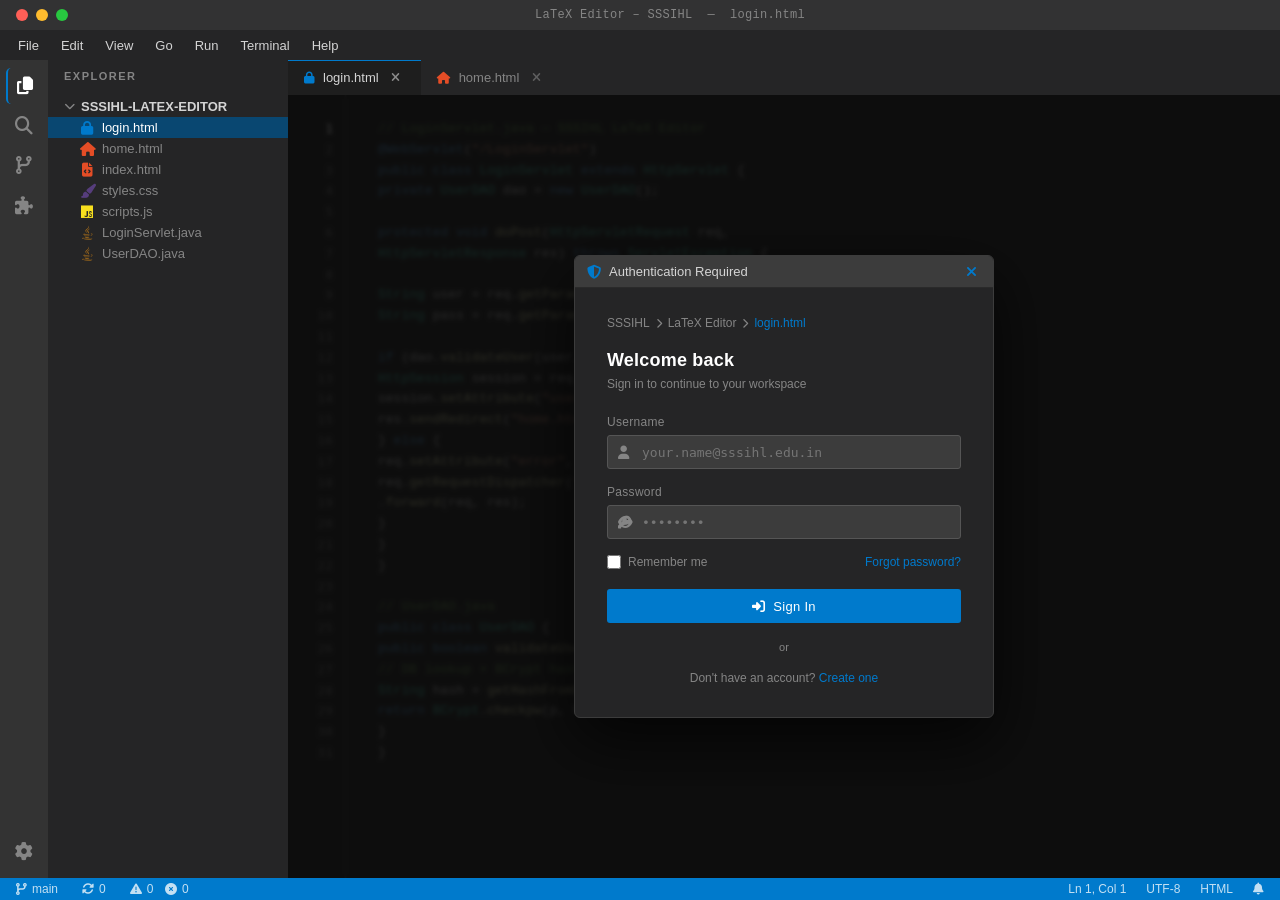
==== login.html @ 7698c64c "Resume builder in shape" ====
<!DOCTYPE html>
<html lang="en" data-theme="dark">
<head>
  <meta charset="UTF-8" />
  <meta name="viewport" content="width=device-width, initial-scale=1.0"/>
  <title>LaTeX Editor – Login</title>
  <link rel="stylesheet" href="https://cdnjs.cloudflare.com/ajax/libs/font-awesome/6.5.0/css/all.min.css"/>
  <style>
    :root {
      --bg: #1e1e1e;
      --sidebar: #252526;
      --panel: #2d2d2d;
      --input-bg: #3c3c3c;4
      --border: #3c3c3c;
      --border-focus: #007acc;
      --text: #d4d4d4;
      --text-dim: #858585;
      --text-bright: #ffffff;
      --accent: #007acc;
      --accent-hover: #1a8fde;
      --accent-glow: rgba(0, 122, 204, 0.25);
      --title-bar: #323233;
      --status-bar: #007acc;
      --error: #f44747;
      --success: #4ec9b0;
      --keyword: #569cd6;
      --string: #ce9178;
      --comment: #6a9955;
      --number: #b5cea8;
      --type: #4ec9b0;
    }

    * { margin: 0; padding: 0; box-sizing: border-box; }

    body {
      font-family: 'Consolas', 'Courier New', monospace;
      background: var(--bg);
      color: var(--text);
      height: 100vh;
      display: flex;
      flex-direction: column;
      overflow: hidden;
    }

    /* ── Title Bar ── */
    .title-bar {
      height: 30px;
      background: var(--title-bar);
      display: flex;
      align-items: center;
      padding: 0 16px;
      gap: 8px;
      flex-shrink: 0;
      -webkit-app-region: drag;
    }

    .win-btn {
      width: 12px; height: 12px;
      border-radius: 50%;
      cursor: pointer;
      flex-shrink: 0;
    }
    .win-close   { background: #ff5f57; }
    .win-min     { background: #febc2e; }
    .win-max     { background: #28c840; }

    .title-text {
      flex: 1;
      text-align: center;
      font-size: 12px;
      color: var(--text-dim);
      letter-spacing: 0.3px;
    }

    /* ── Menu Bar ── */
    .menu-bar {
      height: 30px;
      background: var(--sidebar);
      display: flex;
      align-items: center;
      padding: 0 8px;
      gap: 2px;
      flex-shrink: 0;
      border-bottom: 1px solid var(--border);
    }

    .menu-item {
      padding: 4px 10px;
      font-size: 13px;
      color: var(--text);
      cursor: pointer;
      border-radius: 3px;
      transition: background 0.1s;
      font-family: 'Segoe UI', sans-serif;
    }
    .menu-item:hover { background: rgba(255,255,255,0.07); }

    /* ── Main Layout ── */
    .workspace {
      flex: 1;
      display: flex;
      overflow: hidden;
    }

    /* ── Activity Bar ── */
    .activity-bar {
      width: 48px;
      background: #333333;
      display: flex;
      flex-direction: column;
      align-items: center;
      padding: 8px 0;
      gap: 4px;
      border-right: 1px solid var(--border);
      flex-shrink: 0;
    }

    .act-icon {
      width: 36px; height: 36px;
      display: flex; align-items: center; justify-content: center;
      border-radius: 5px;
      cursor: pointer;
      color: var(--text-dim);
      font-size: 18px;
      transition: color 0.15s;
      position: relative;
    }
    .act-icon:hover { color: var(--text); }
    .act-icon.active {
      color: var(--text-bright);
      border-left: 2px solid var(--accent);
    }

    /* ── Sidebar / Explorer ── */
    .sidebar {
      width: 240px;
      background: var(--sidebar);
      border-right: 1px solid var(--border);
      display: flex;
      flex-direction: column;
      flex-shrink: 0;
      overflow: hidden;
    }

    .sidebar-header {
      padding: 10px 16px 6px;
      font-size: 11px;
      font-weight: 700;
      letter-spacing: 1.5px;
      color: var(--text-dim);
      text-transform: uppercase;
      font-family: 'Segoe UI', sans-serif;
      border-bottom: 1px solid var(--border);
    }

    .file-tree {
      padding: 8px 0;
      flex: 1;
      overflow-y: auto;
    }

    .tree-section {
      margin-bottom: 4px;
    }

    .tree-section-header {
      padding: 3px 8px 3px 16px;
      font-size: 13px;
      color: var(--text);
      cursor: pointer;
      display: flex;
      align-items: center;
      gap: 6px;
      font-family: 'Segoe UI', sans-serif;
      font-weight: 600;
      transition: background 0.1s;
    }
    .tree-section-header:hover { background: rgba(255,255,255,0.05); }
    .tree-section-header i { font-size: 11px; color: var(--text-dim); }

    .tree-item {
      padding: 3px 8px 3px 32px;
      font-size: 13px;
      color: var(--text-dim);
      cursor: pointer;
      display: flex;
      align-items: center;
      gap: 8px;
      transition: background 0.1s, color 0.1s;
      font-family: 'Segoe UI', sans-serif;
    }
    .tree-item:hover { background: rgba(255,255,255,0.05); color: var(--text); }
    .tree-item.active { background: #094771; color: var(--text-bright); }
    .tree-item i { font-size: 14px; width: 14px; text-align: center; }
    .tree-item .html-icon { color: #e44d26; }
    .tree-item .js-icon   { color: #f7df1e; }
    .tree-item .css-icon  { color: #563d7c; }
    .tree-item .java-icon { color: #b07219; }
    .tree-item .lock-icon { color: var(--accent); }

    /* ── Editor Area ── */
    .editor-area {
      flex: 1;
      display: flex;
      flex-direction: column;
      overflow: hidden;
    }

    /* Tab bar */
    .tab-bar {
      height: 35px;
      background: var(--sidebar);
      display: flex;
      border-bottom: 1px solid var(--border);
      flex-shrink: 0;
      overflow-x: auto;
    }

    .tab {
      display: flex;
      align-items: center;
      gap: 8px;
      padding: 0 16px;
      font-size: 13px;
      color: var(--text-dim);
      cursor: pointer;
      border-right: 1px solid var(--border);
      white-space: nowrap;
      background: var(--sidebar);
      min-width: 120px;
      font-family: 'Segoe UI', sans-serif;
      transition: background 0.1s;
    }
    .tab:hover { background: rgba(255,255,255,0.05); }
    .tab.active {
      background: var(--bg);
      color: var(--text);
      border-top: 1px solid var(--accent);
      border-bottom: 1px solid transparent;
    }
    .tab .close {
      margin-left: auto;
      width: 18px; height: 18px;
      display: flex; align-items: center; justify-content: center;
      border-radius: 3px;
      font-size: 12px;
      opacity: 0.6;
    }
    .tab .close:hover { background: rgba(255,255,255,0.1); opacity: 1; }

    /* Editor content */
    .editor-content {
      flex: 1;
      display: flex;
      overflow: hidden;
      position: relative;
    }

    /* Line numbers */
    .gutter {
      width: 58px;
      background: var(--bg);
      color: #3f3f3f;
      font-size: 13px;
      line-height: 1.6;
      padding: 24px 12px 0 0;
      text-align: right;
      flex-shrink: 0;
      user-select: none;
      border-right: 1px solid #2a2a2a;
      font-family: Consolas, monospace;
    }

    .gutter span {
      display: block;
      color: #3f3f3f;
      transition: color 0.1s;
    }
    .gutter span.active-line { color: #858585; }

    /* Code display (decorative) */
    .code-bg {
      flex: 1;
      padding: 24px 32px;
      font-size: 13px;
      line-height: 1.6;
      overflow: hidden;
      position: relative;
    }

    .code-line { display: block; white-space: nowrap; opacity: 0.35; }
    .kw  { color: var(--keyword); }
    .str { color: var(--string); }
    .cm  { color: var(--comment); }
    .nm  { color: var(--number); }
    .ty  { color: var(--type); }
    .pl  { color: #dcdcaa; }
    .pn  { color: var(--text); }

    /* ── Login Widget ── */
    .login-overlay {
      position: absolute;
      inset: 0;
      display: flex;
      align-items: center;
      justify-content: center;
      background: rgba(0, 0, 0, 0.55);
      backdrop-filter: blur(2px);
      z-index: 20;
    }

    .login-panel {
      width: 420px;
      background: #252526;
      border: 1px solid #3c3c3c;
      border-radius: 6px;
      box-shadow: 0 24px 64px rgba(0,0,0,0.7);
      overflow: hidden;
      animation: slideIn 0.3s cubic-bezier(0.16, 1, 0.3, 1);
    }

    @keyframes slideIn {
      from { opacity: 0; transform: translateY(-20px) scale(0.97); }
      to   { opacity: 1; transform: translateY(0)    scale(1); }
    }

    .panel-titlebar {
      height: 32px;
      background: #3c3c3c;
      display: flex;
      align-items: center;
      padding: 0 12px;
      gap: 8px;
      border-bottom: 1px solid #2a2a2a;
    }

    .panel-titlebar i { color: var(--accent); font-size: 14px; }
    .panel-titlebar span {
      font-size: 13px;
      color: var(--text);
      font-family: 'Segoe UI', sans-serif;
    }
    .panel-titlebar .close-panel {
      margin-left: auto;
      color: var(--text-dim);
      cursor: pointer;
      font-size: 13px;
      width: 20px; height: 20px;
      display: flex; align-items: center; justify-content: center;
      border-radius: 3px;
    }
    .panel-titlebar .close-panel:hover { background: rgba(255,255,255,0.1); color: var(--text); }

    .panel-body {
      padding: 28px 32px 32px;
    }

    /* Breadcrumb */
    .breadcrumb {
      font-size: 12px;
      color: var(--text-dim);
      margin-bottom: 20px;
      font-family: 'Segoe UI', sans-serif;
      display: flex;
      align-items: center;
      gap: 6px;
    }
    .breadcrumb i { font-size: 10px; }
    .breadcrumb .crumb { color: var(--text-dim); }
    .breadcrumb .crumb.active { color: var(--accent); }

    .login-title {
      font-size: 18px;
      font-weight: 600;
      color: var(--text-bright);
      margin-bottom: 6px;
      font-family: 'Segoe UI', sans-serif;
      letter-spacing: 0.2px;
    }

    .login-subtitle {
      font-size: 12px;
      color: var(--text-dim);
      margin-bottom: 24px;
      font-family: 'Segoe UI', sans-serif;
    }

    /* Form */
    .field {
      margin-bottom: 16px;
    }

    .field label {
      display: block;
      font-size: 12px;
      color: var(--text-dim);
      margin-bottom: 6px;
      font-family: 'Segoe UI', sans-serif;
      letter-spacing: 0.3px;
    }

    .input-wrap {
      position: relative;
    }

    .input-wrap i {
      position: absolute;
      left: 11px;
      top: 50%;
      transform: translateY(-50%);
      color: var(--text-dim);
      font-size: 13px;
      pointer-events: none;
      transition: color 0.2s;
    }

    .field input {
      width: 100%;
      height: 34px;
      background: var(--input-bg);
      border: 1px solid #555;
      border-radius: 3px;
      color: var(--text);
      font-size: 13px;
      padding: 0 10px 0 34px;
      outline: none;
      font-family: Consolas, monospace;
      transition: border-color 0.15s, box-shadow 0.15s;
    }

    .field input:focus {
      border-color: var(--border-focus);
      box-shadow: 0 0 0 1px var(--border-focus);
    }

    .field input:focus + i,
    .input-wrap:focus-within i {
      color: var(--accent);
    }

    .input-wrap i { /* icon before input needs z-index fix */
      z-index: 1;
    }

    /* Password toggle */
    .toggle-pass {
      position: absolute;
      right: 10px;
      top: 50%;
      transform: translateY(-50%);
      color: var(--text-dim);
      cursor: pointer;
      font-size: 13px;
      transition: color 0.15s;
      z-index: 2;
    }
    .toggle-pass:hover { color: var(--text); }

    /* Options row */
    .options-row {
      display: flex;
      align-items: center;
      justify-content: space-between;
      margin-bottom: 20px;
    }

    .remember-wrap {
      display: flex;
      align-items: center;
      gap: 7px;
      cursor: pointer;
    }

    .remember-wrap input[type="checkbox"] {
      width: 14px; height: 14px;
      accent-color: var(--accent);
      cursor: pointer;
    }

    .remember-wrap span {
      font-size: 12px;
      color: var(--text-dim);
      font-family: 'Segoe UI', sans-serif;
    }

    .forgot-link {
      font-size: 12px;
      color: var(--accent);
      cursor: pointer;
      text-decoration: none;
      font-family: 'Segoe UI', sans-serif;
      transition: color 0.15s;
    }
    .forgot-link:hover { color: var(--accent-hover); text-decoration: underline; }

    /* Submit button */
    .btn-login {
      width: 100%;
      height: 34px;
      background: var(--accent);
      border: none;
      border-radius: 3px;
      color: #fff;
      font-size: 13px;
      font-family: 'Segoe UI', sans-serif;
      font-weight: 500;
      cursor: pointer;
      display: flex;
      align-items: center;
      justify-content: center;
      gap: 8px;
      transition: background 0.15s, box-shadow 0.15s;
      letter-spacing: 0.3px;
    }

    .btn-login:hover {
      background: var(--accent-hover);
      box-shadow: 0 0 12px var(--accent-glow);
    }

    .btn-login:active { transform: scale(0.99); }

    .btn-login .spinner {
      width: 14px; height: 14px;
      border: 2px solid rgba(255,255,255,0.3);
      border-top-color: #fff;
      border-radius: 50%;
      animation: spin 0.7s linear infinite;
      display: none;
    }

    @keyframes spin { to { transform: rotate(360deg); } }

    .btn-login.loading .btn-text { display: none; }
    .btn-login.loading .spinner  { display: block; }

    /* Divider */
    .divider {
      display: flex;
      align-items: center;
      gap: 10px;
      margin: 18px 0;
      color: var(--text-dim);
      font-size: 11px;
      font-family: 'Segoe UI', sans-serif;
    }
    .divider::before, .divider::after {
      content: '';
      flex: 1;
      height: 1px;
      background: var(--border);
    }

    /* Register link */
    .register-row {
      text-align: center;
      font-size: 12px;
      color: var(--text-dim);
      font-family: 'Segoe UI', sans-serif;
    }
    .register-row a {
      color: var(--accent);
      text-decoration: none;
      cursor: pointer;
    }
    .register-row a:hover { text-decoration: underline; }

    /* Error message */
    .error-msg {
      display: none;
      background: rgba(244, 71, 71, 0.12);
      border: 1px solid var(--error);
      border-radius: 3px;
      padding: 8px 12px;
      font-size: 12px;
      color: var(--error);
      margin-bottom: 16px;
      font-family: 'Segoe UI', sans-serif;
      display: flex;
      align-items: center;
      gap: 8px;
    }
    .error-msg.hidden { display: none !important; }

    /* Status bar */
    .status-bar {
      height: 22px;
      background: var(--status-bar);
      display: flex;
      align-items: center;
      padding: 0 12px;
      gap: 16px;
      font-size: 12px;
      font-family: 'Segoe UI', sans-serif;
      color: rgba(255,255,255,0.9);
      flex-shrink: 0;
    }

    .status-bar .status-item {
      display: flex;
      align-items: center;
      gap: 5px;
      opacity: 0.85;
      cursor: pointer;
      padding: 0 4px;
      border-radius: 2px;
      transition: opacity 0.1s, background 0.1s;
    }
    .status-bar .status-item:hover { opacity: 1; background: rgba(255,255,255,0.1); }
    .status-bar .status-right {
      margin-left: auto;
      display: flex;
      gap: 12px;
    }

    /* Decorative code animation */
    .code-line { animation: fadeLine 0.5s ease both; }
    @keyframes fadeLine {
      from { opacity: 0; transform: translateX(-4px); }
      to   { opacity: 0.35; }
    }

    /* Responsive */
    @media (max-width: 768px) {
      .sidebar { display: none; }
      .activity-bar { display: none; }
      .gutter { display: none; }
      .login-panel { width: 92vw; }
      .panel-body { padding: 20px 20px 24px; }
    }
  </style>
</head>
<body>

  <!-- Title Bar -->
  <div class="title-bar">
    <div class="win-btn win-close"></div>
    <div class="win-btn win-min"></div>
    <div class="win-btn win-max"></div>
    <span class="title-text">LaTeX Editor – SSSIHL &nbsp;—&nbsp; login.html</span>
  </div>

  <!-- Menu Bar -->
  <div class="menu-bar">
    <span class="menu-item">File</span>
    <span class="menu-item">Edit</span>
    <span class="menu-item">View</span>
    <span class="menu-item">Go</span>
    <span class="menu-item">Run</span>
    <span class="menu-item">Terminal</span>
    <span class="menu-item">Help</span>
  </div>

  <!-- Workspace -->
  <div class="workspace">

    <!-- Activity Bar -->
    <div class="activity-bar">
      <div class="act-icon active" title="Explorer"><i class="fas fa-copy"></i></div>
      <div class="act-icon" title="Search"><i class="fas fa-search"></i></div>
      <div class="act-icon" title="Source Control"><i class="fas fa-code-branch"></i></div>
      <div class="act-icon" title="Extensions"><i class="fas fa-puzzle-piece"></i></div>
      <div class="act-icon" style="margin-top:auto;" title="Settings"><i class="fas fa-cog"></i></div>
    </div>

    <!-- Sidebar -->
    <div class="sidebar">
      <div class="sidebar-header">Explorer</div>
      <div class="file-tree">
        <div class="tree-section">
          <div class="tree-section-header">
            <i class="fas fa-chevron-down"></i> SSSIHL-LATEX-EDITOR
          </div>
          <div class="tree-item active">
            <i class="fas fa-lock lock-icon"></i> login.html
          </div>
          <div class="tree-item">
            <i class="fas fa-home html-icon"></i> home.html
          </div>
          <div class="tree-item">
            <i class="fas fa-file-code html-icon"></i> index.html
          </div>
          <div class="tree-item">
            <i class="fas fa-paint-brush css-icon"></i> styles.css
          </div>
          <div class="tree-item">
            <i class="fab fa-js js-icon"></i> scripts.js
          </div>
          <div class="tree-item">
            <i class="fab fa-java java-icon"></i> LoginServlet.java
          </div>
          <div class="tree-item">
            <i class="fab fa-java java-icon"></i> UserDAO.java
          </div>
        </div>
      </div>
    </div>

    <!-- Editor Area -->
    <div class="editor-area">

      <!-- Tab Bar -->
      <div class="tab-bar">
        <div class="tab active">
          <i class="fas fa-lock" style="color:var(--accent); font-size:12px;"></i>
          login.html
          <span class="close"><i class="fas fa-times"></i></span>
        </div>
        <div class="tab">
          <i class="fas fa-home" style="color:#e44d26; font-size:12px;"></i>
          home.html
          <span class="close"><i class="fas fa-times"></i></span>
        </div>
      </div>

      <!-- Editor Content -->
      <div class="editor-content">

        <!-- Gutter -->
        <div class="gutter" id="gutter"></div>

        <!-- Decorative code background -->
        <div class="code-bg" id="code-bg"></div>

        <!-- Login Overlay -->
        <div class="login-overlay">
          <div class="login-panel">

            <!-- Panel titlebar -->
            <div class="panel-titlebar">
              <i class="fas fa-shield-alt"></i>
              <span>Authentication Required</span>
              <span class="close-panel"><i class="fas fa-times"></i></span>
            </div>

            <!-- Panel body -->
            <div class="panel-body">

              <!-- Breadcrumb -->
              <div class="breadcrumb">
                <span class="crumb">SSSIHL</span>
                <i class="fas fa-chevron-right"></i>
                <span class="crumb">LaTeX Editor</span>
                <i class="fas fa-chevron-right"></i>
                <span class="crumb active">login.html</span>
              </div>

              <div class="login-title">Welcome back</div>
              <div class="login-subtitle">Sign in to continue to your workspace</div>

              <!-- Error message -->
              <div class="error-msg hidden" id="error-msg">
                <i class="fas fa-exclamation-circle"></i>
                <span id="error-text">Invalid credentials. Please try again.</span>
              </div>

              <!-- Form → POST to Java Servlet -->
              <form id="login-form" action="LoginServlet" method="POST">

                <div class="field">
                  <label for="username">Username</label>
                  <div class="input-wrap">
                    <i class="fas fa-user"></i>
                    <input
                      type="text"
                      id="username"
                      name="username"
                      placeholder="your.name@sssihl.edu.in"
                      autocomplete="username"
                      required
                    />
                  </div>
                </div>

                <div class="field">
                  <label for="password">Password</label>
                  <div class="input-wrap">
                    <i class="fas fa-key"></i>
                    <input
                      type="password"
                      id="password"
                      name="password"
                      placeholder="••••••••"
                      autocomplete="current-password"
                      required
                    />
                    <i class="fas fa-eye toggle-pass" id="toggle-pass" title="Toggle password"></i>
                  </div>
                </div>

                <div class="options-row">
                  <label class="remember-wrap">
                    <input type="checkbox" name="remember" id="remember"/>
                    <span>Remember me</span>
                  </label>
                  <a class="forgot-link" href="ForgotPasswordServlet">Forgot password?</a>
                </div>

                <button type="submit" class="btn-login" id="login-btn">
                  <span class="btn-text"><i class="fas fa-sign-in-alt"></i>&nbsp; Sign In</span>
                  <div class="spinner"></div>
                </button>

              </form>

              <div class="divider">or</div>

              <div class="register-row">
                Don't have an account? <a href="RegisterServlet">Create one</a>
              </div>

            </div>
          </div>
        </div>
        <!-- /Login Overlay -->

      </div>
      <!-- /Editor Content -->
    </div>
    <!-- /Editor Area -->
  </div>
  <!-- /Workspace -->

  <!-- Status Bar -->
  <div class="status-bar">
    <span class="status-item"><i class="fas fa-code-branch"></i> main</span>
    <span class="status-item"><i class="fas fa-sync-alt"></i> 0</span>
    <span class="status-item"><i class="fas fa-exclamation-triangle"></i> 0 &nbsp;<i class="fas fa-times-circle"></i> 0</span>
    <div class="status-right">
      <span class="status-item">Ln 1, Col 1</span>
      <span class="status-item">UTF-8</span>
      <span class="status-item">HTML</span>
      <span class="status-item"><i class="fas fa-bell"></i></span>
    </div>
  </div>

  <script>
    // ── Decorative code background ──
    const codeLines = [
      '<span class="cm">// LoginServlet.java — SSSIHL LaTeX Editor</span>',
      '<span class="kw">@WebServlet</span>(<span class="str">"/LoginServlet"</span>)',
      '<span class="kw">public class</span> <span class="ty">LoginServlet</span> <span class="kw">extends</span> <span class="ty">HttpServlet</span> {',
      '  <span class="kw">private</span> <span class="ty">UserDAO</span> <span class="pn">dao</span> = <span class="kw">new</span> <span class="ty">UserDAO</span>();',
      '',
      '  <span class="kw">protected void</span> <span class="pl">doPost</span>(<span class="ty">HttpServletRequest</span> req,',
      '      <span class="ty">HttpServletResponse</span> res) <span class="kw">throws</span> <span class="ty">ServletException</span> {',
      '',
      '    <span class="ty">String</span> <span class="pn">user</span> = req.<span class="pl">getParameter</span>(<span class="str">"username"</span>);',
      '    <span class="ty">String</span> <span class="pn">pass</span> = req.<span class="pl">getParameter</span>(<span class="str">"password"</span>);',
      '',
      '    <span class="kw">if</span> (dao.<span class="pl">validateUser</span>(user, pass)) {',
      '      <span class="ty">HttpSession</span> <span class="pn">session</span> = req.<span class="pl">getSession</span>();',
      '      session.<span class="pl">setAttribute</span>(<span class="str">"username"</span>, user);',
      '      res.<span class="pl">sendRedirect</span>(<span class="str">"home.html"</span>);',
      '    } <span class="kw">else</span> {',
      '      req.<span class="pl">setAttribute</span>(<span class="str">"error"</span>, <span class="str">"Invalid credentials"</span>);',
      '      req.<span class="pl">getRequestDispatcher</span>(<span class="str">"login.html"</span>)',
      '         .<span class="pl">forward</span>(req, res);',
      '    }',
      '  }',
      '}',
      '',
      '<span class="cm">// UserDAO.java</span>',
      '<span class="kw">public class</span> <span class="ty">UserDAO</span> {',
      '  <span class="kw">public boolean</span> <span class="pl">validateUser</span>(<span class="ty">String</span> u, <span class="ty">String</span> p) {',
      '    <span class="cm">// DB lookup + BCrypt hash check</span>',
      '    <span class="ty">String</span> <span class="pn">hash</span> = <span class="pl">getHashFromDB</span>(u);',
      '    <span class="kw">return</span> <span class="ty">BCrypt</span>.<span class="pl">checkpw</span>(p, hash);',
      '  }',
      '}',
    ];

    const codeBg = document.getElementById('code-bg');
    const gutter = document.getElementById('gutter');

    codeLines.forEach((line, i) => {
      const span = document.createElement('span');
      span.className = 'code-line';
      span.innerHTML = line || '&nbsp;';
      span.style.animationDelay = (i * 18) + 'ms';
      codeBg.appendChild(span);

      const ln = document.createElement('span');
      ln.textContent = i + 1;
      if (i === 0) ln.classList.add('active-line');
      gutter.appendChild(ln);
    });

    // ── Password toggle ──
    const passInput = document.getElementById('password');
    const toggleBtn = document.getElementById('toggle-pass');
    toggleBtn.addEventListener('click', () => {
      const isPass = passInput.type === 'password';
      passInput.type = isPass ? 'text' : 'password';
      toggleBtn.classList.toggle('fa-eye', !isPass);
      toggleBtn.classList.toggle('fa-eye-slash', isPass);
    });

    // ── Form submit with loading state ──
    const form = document.getElementById('login-form');
    const loginBtn = document.getElementById('login-btn');
    const errorMsg = document.getElementById('error-msg');
    const errorText = document.getElementById('error-text');

    form.addEventListener('submit', (e) => {
      errorMsg.classList.add('hidden');
      loginBtn.classList.add('loading');
      loginBtn.disabled = true;
      // Form will POST to LoginServlet; re-enable on error via JSP/servlet error param
    });

    // ── Show error if servlet returned ?error=1 ──
    const params = new URLSearchParams(window.location.search);
    if (params.get('error')) {
      errorMsg.classList.remove('hidden');
      if (params.get('error') === 'invalid') {
        errorText.textContent = 'Invalid username or password. Please try again.';
      } else if (params.get('error') === 'session') {
        errorText.textContent = 'Session expired. Please sign in again.';
      }
    }

    // ── Tree item clicks ──
    document.querySelectorAll('.tree-item').forEach(item => {
      item.addEventListener('click', function() {
        document.querySelectorAll('.tree-item').forEach(i => i.classList.remove('active'));
        this.classList.add('active');
      });
    });

    // ── Tab clicks ──
    document.querySelectorAll('.tab').forEach(tab => {
      tab.addEventListener('click', function(e) {
        if (e.target.closest('.close')) return;
        document.querySelectorAll('.tab').forEach(t => t.classList.remove('active'));
        this.classList.add('active');
      });
    });
  </script>

</body>
</html>
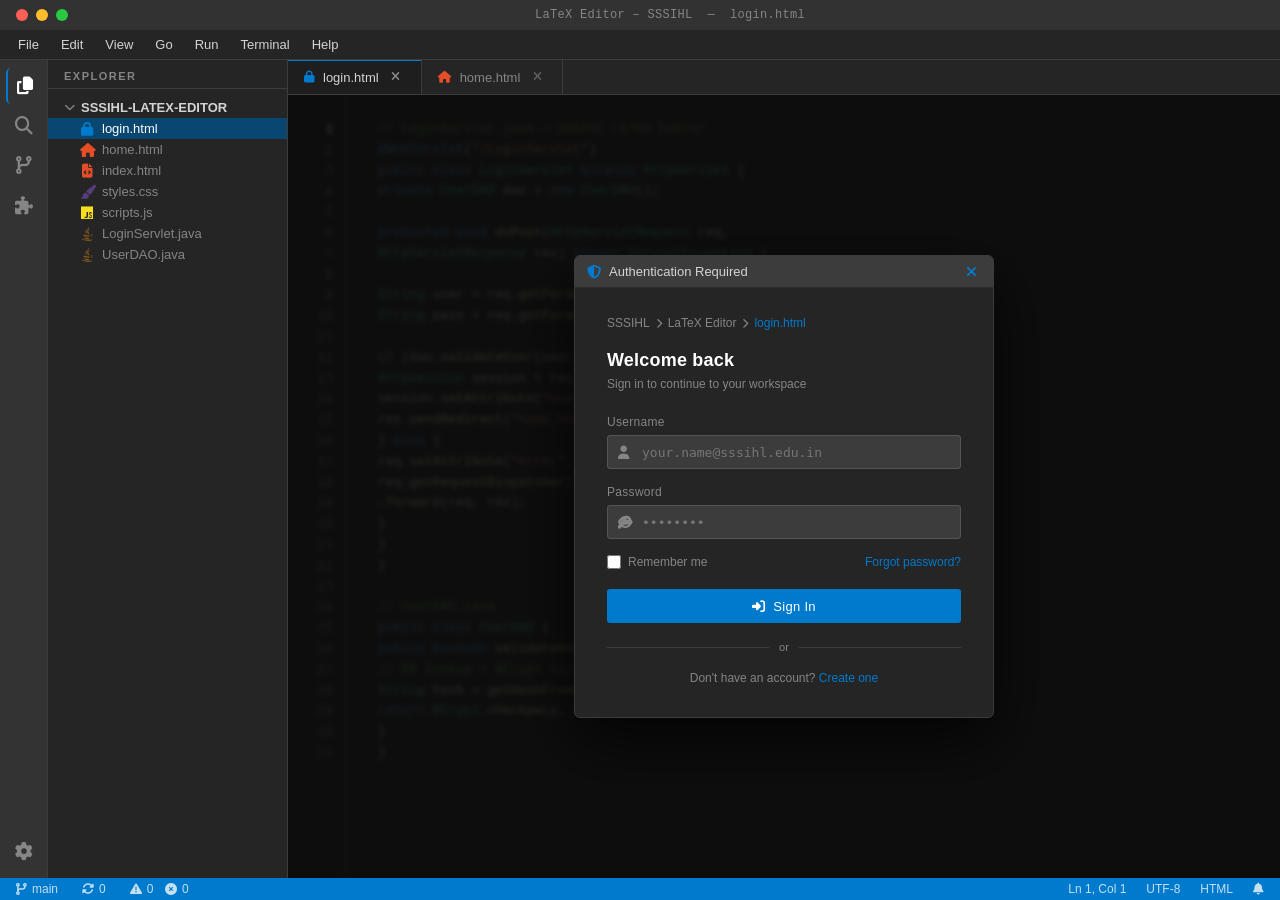
==== commit e565ab87: "Update login.html" ====
--- a/login.html
+++ b/login.html
@@ -10,7 +10,7 @@
       --bg: #1e1e1e;
       --sidebar: #252526;
       --panel: #2d2d2d;
-      --input-bg: #3c3c3c;4
+      --input-bg: #3c3c3c;
       --border: #3c3c3c;
       --border-focus: #007acc;
       --text: #d4d4d4;
@@ -768,6 +768,7 @@
                       placeholder="your.name@sssihl.edu.in"
                       autocomplete="username"
                       required
+                      aria-label="Username"
                     />
                   </div>
                 </div>
@@ -783,6 +784,7 @@
                       placeholder="••••••••"
                       autocomplete="current-password"
                       required
+                      aria-label="Password"
                     />
                     <i class="fas fa-eye toggle-pass" id="toggle-pass" title="Toggle password"></i>
                   </div>
